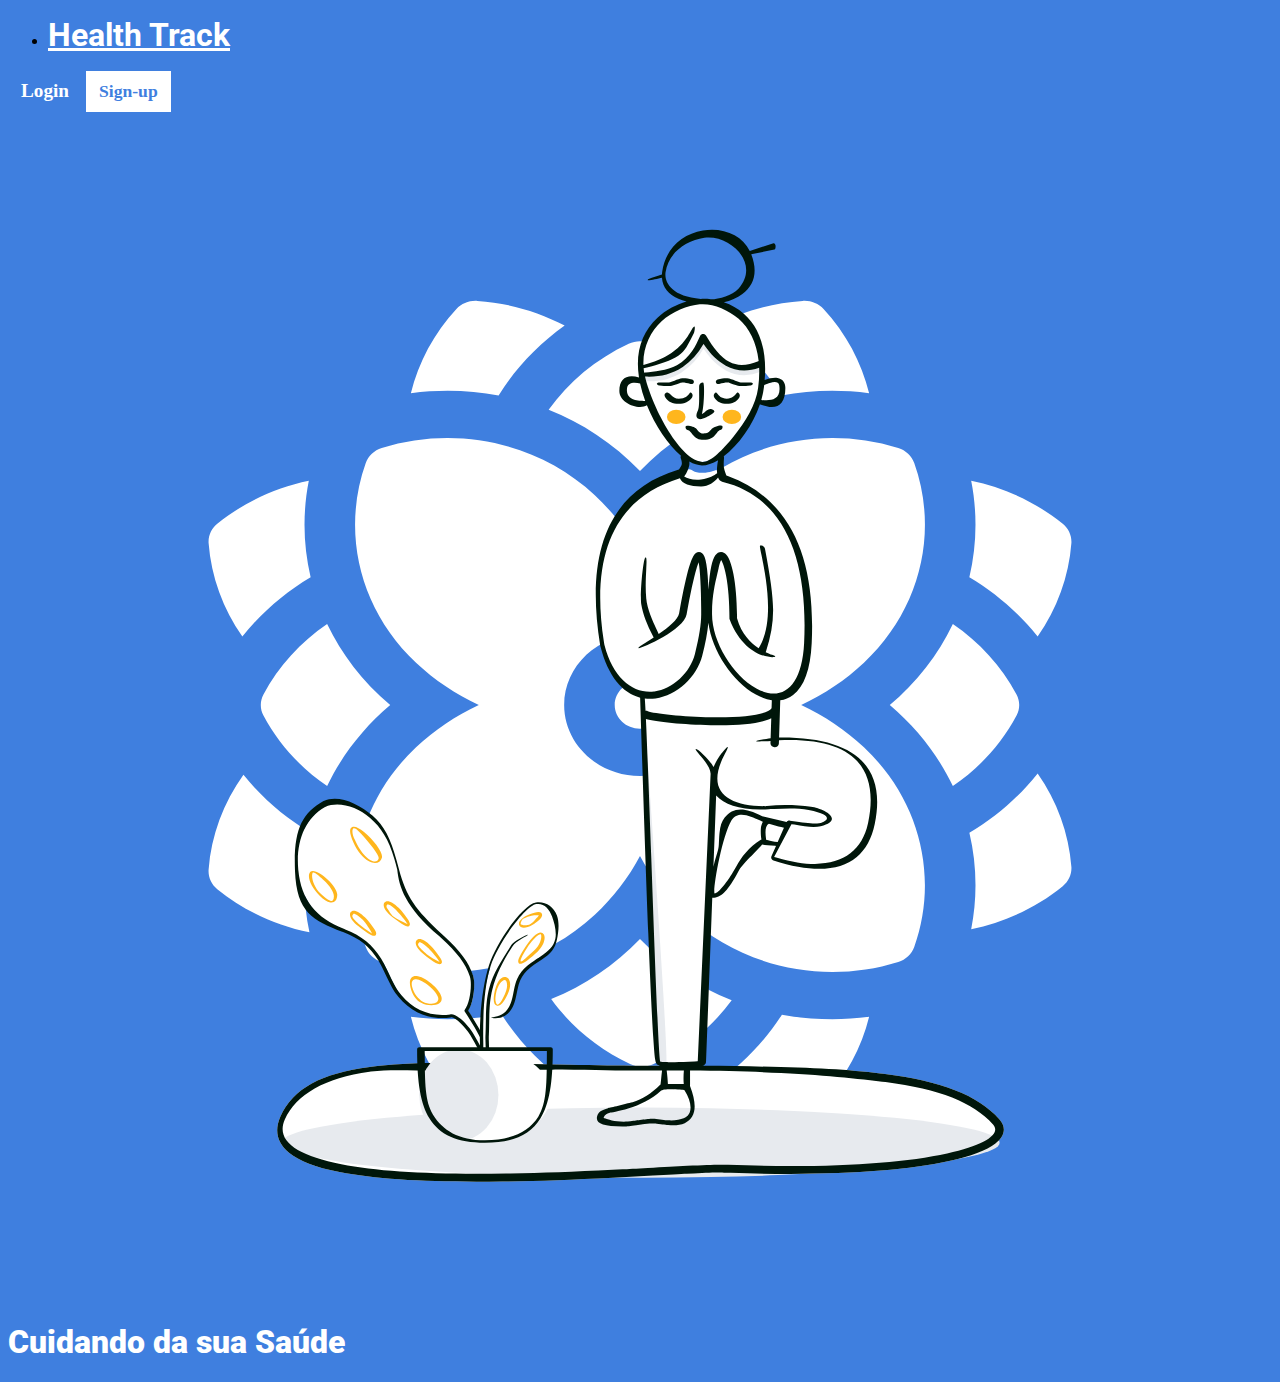
==== index.html @ 3c76cd89 "Initial commit" ====
<!doctype html>
<html lang="pt-br">

<head>
    <!-- Required meta tags -->
    <meta charset="utf-8">
    <meta http-equiv="X-UA-Compatible" content="IE-edge">
    <meta name="viewport" content="width=device-width, initial-scale=1.0">
    <meta name="author" content="Thais Lenhard">
    <title>Health Track</title>

    <!-- CSS custom -->
    <link rel="stylesheet" href="style.css">

    <!-- Bootstrap CSS -->
    <link href="https://cdn.jsdelivr.net/npm/bootstrap@5.0.0-beta3/dist/css/bootstrap.min.css" rel="stylesheet"
        integrity="sha384-eOJMYsd53ii+scO/bJGFsiCZc+5NDVN2yr8+0RDqr0Ql0h+rP48ckxlpbzKgwra6" crossorigin="anonymous">

    <!-- Google fonts -->
    <link rel="preconnect" href="https://fonts.gstatic.com" />
    <link href="https://fonts.googleapis.com/css2?family=Roboto&display=swap" rel="stylesheet" />


</head>

<body class="global">

    <main>
        <header class="p-3 ">
            <div class="container">
                <div class="d-flex flex-wrap align-items-center justify-content-center justify-content-lg-start">
                    <ul class="nav col-12 col-lg-auto me-lg-auto  justify-content-center mb-md-0">
                        <li><a href="index.html" class="title nav-link px-2 "><strong>Health Track</strong></a></li>
                    </ul>

                    <div class="text-end">
                        <a href="login.html" type="button" class="texto-branco me-2">Login</a>
                        <a href="register.html" type="button" class="botao-chip-branco rounded-pill">Sign-up</a>
                    </div>
                </div>
            </div>
        </header>

        <div class="container">

            <div class="row p-2">

                <div class="col-sm-12 col-md-12  col-lg-6 align-self-center ">
                    <img src="yoga_girl.svg" alt="Garota praticando yoga" width="100%" height="100%">
                </div>

                <div class="col-sm-12 col-md-12 col-lg-6 align-self-center text-center">
                    <div class="row p-2">
                        <h1 class="p-20"><strong>Cuidando da sua Saúde</strong></h1>
                    </div>
                </div>

            </div>
        </div>
    </main>

    <script src="https://cdn.jsdelivr.net/npm/bootstrap@5.0.2/dist/js/bootstrap.bundle.min.js"
        integrity="sha384-MrcW6ZMFYlzcLA8Nl+NtUVF0sA7MsXsP1UyJoMp4YLEuNSfAP+JcXn/tWtIaxVXM"
        crossorigin="anonymous"></script>
</body>

<footer>

</footer>

</html>
---- style.css ----
:root {
    --main_blue:#3F7FDF;
}
.global {
    background-color: var(--main_blue);
}
.title {
    font-family: -apple-system, BlinkMacSystemFont, 'Segoe UI', Roboto, Oxygen, Ubuntu, Cantarell, 'Open Sans', 'Helvetica Neue', sans-serif;
    color: white;
    font-style: bold;
    font-size: xx-large;
}
h1 {
    font-family: -apple-system, BlinkMacSystemFont, 'Segoe UI', Roboto, Oxygen, Ubuntu, Cantarell, 'Open Sans', 'Helvetica Neue', sans-serif;
    color: white;
    font-style: bold;
}
.botaoMedio {
    font-size: medium;
    color: white;
    text-decoration: none;
}
.botaoPequeno {
    font-size: small;
    color: white;
    text-decoration: none;
}
.botao-chip-branco{
    display: inline-block;
    font-weight: 600;
    line-height: 1.5;
    font-style: normal;
    color:  var(--main_blue);
    background-color: white;
    text-align: center;
    text-decoration: none;
    vertical-align: middle;
    cursor: pointer;
    -webkit-user-select: none;
    -moz-user-select: none;
    user-select: none;
    border: 1px solid transparent;
    padding: .375rem .75rem;
    font-size: 1.1rem;
    transition: color .15s ease-in-out,background-color .15s ease-in-out,border-color .15s ease-in-out,box-shadow .15s ease-in-out;
}
.texto-branco {
    display: inline-block;
    font-weight: 600;
    line-height: 1.5;
    font-style: normal;
    color: white;
    background-color:  transparent;
    text-align: center;
    text-decoration: none;
    vertical-align: middle;
    cursor: pointer;
    -webkit-user-select: none;
    -moz-user-select: none;
    user-select: none;
    border: 1px solid transparent;
    padding: .375rem .75rem;
    font-size: 1.2rem;
    transition: color .15s ease-in-out,background-color .15s ease-in-out,border-color .15s ease-in-out,box-shadow .15s ease-in-out;
}
label {
    color: white;
}
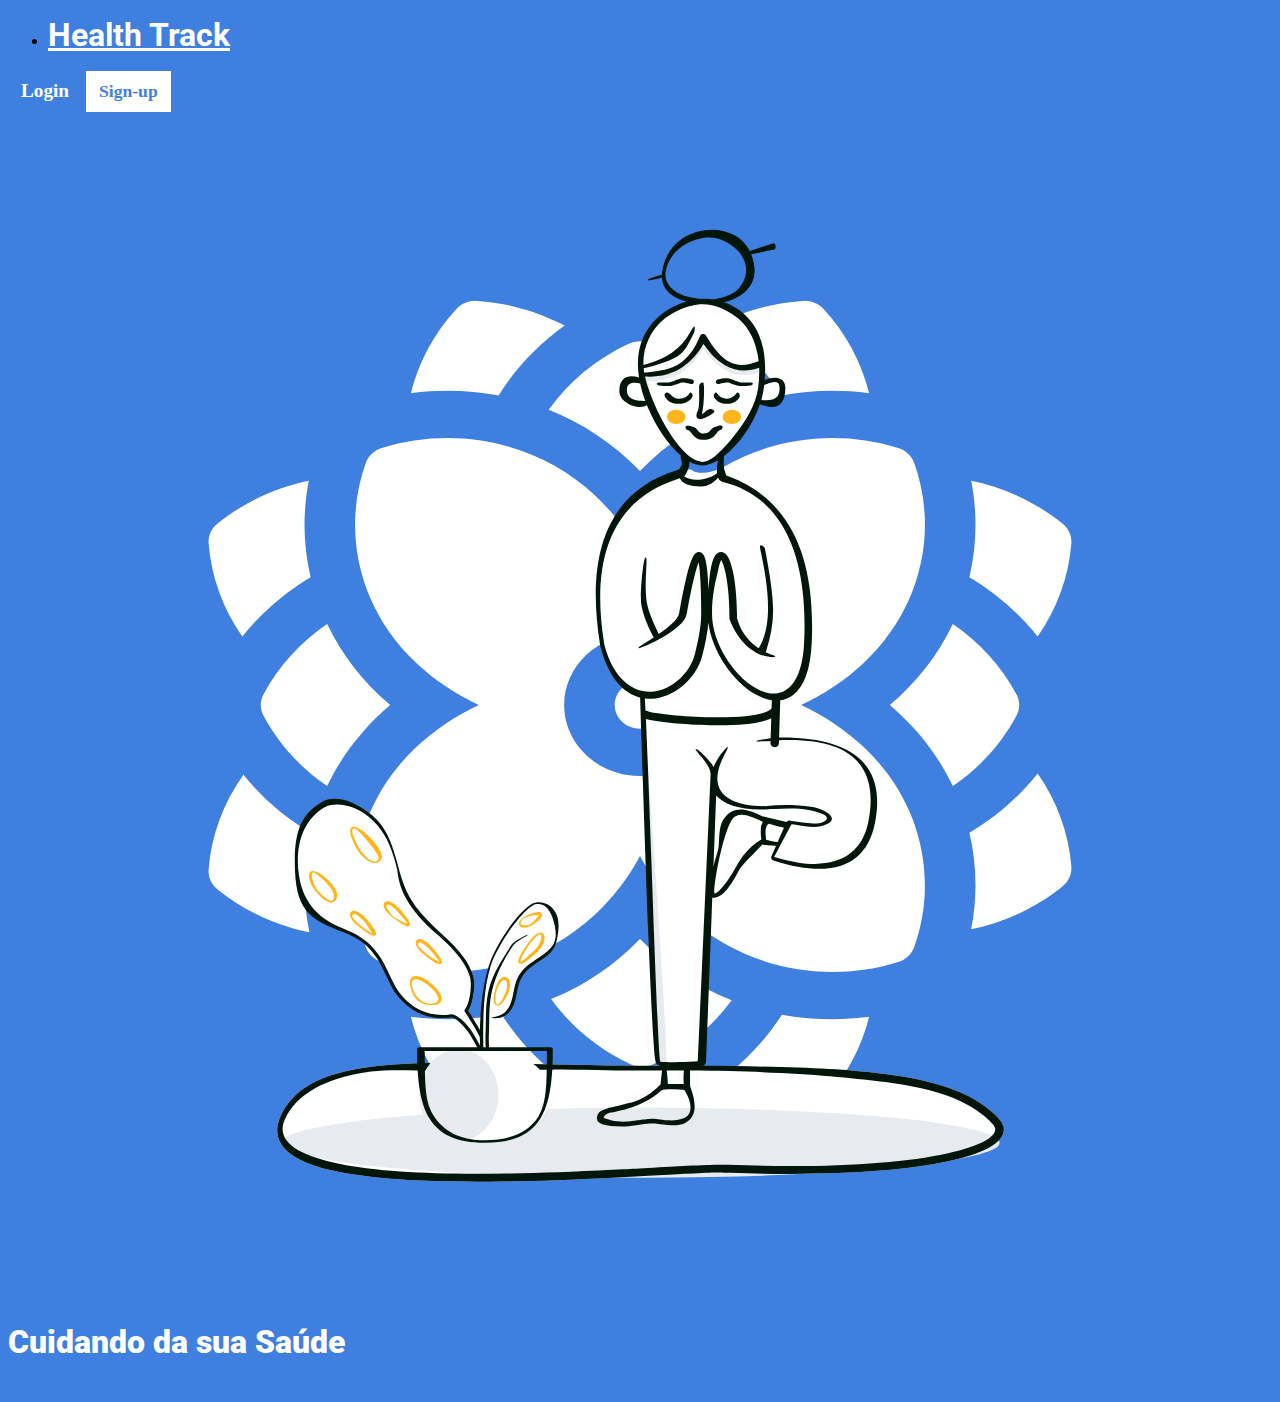
==== commit f9bf46e2: "REFACTOR: Folder organization" ====
--- a/index.html
+++ b/index.html
@@ -10,7 +10,7 @@
     <title>Health Track</title>
 
     <!-- CSS custom -->
-    <link rel="stylesheet" href="style.css">
+    <link rel="stylesheet" href="./style/style.css">
 
     <!-- Bootstrap CSS -->
     <link href="https://cdn.jsdelivr.net/npm/bootstrap@5.0.0-beta3/dist/css/bootstrap.min.css" rel="stylesheet"
@@ -34,8 +34,8 @@
                     </ul>
 
                     <div class="text-end">
-                        <a href="login.html" type="button" class="texto-branco me-2">Login</a>
-                        <a href="register.html" type="button" class="botao-chip-branco rounded-pill">Sign-up</a>
+                        <a href="./html/login.html" type="button" class="texto-branco me-2">Login</a>
+                        <a href="./html/register.html" type="button" class="botao-chip-branco rounded-pill">Sign-up</a>
                     </div>
                 </div>
             </div>
@@ -46,7 +46,7 @@
             <div class="row p-2">
 
                 <div class="col-sm-12 col-md-12  col-lg-6 align-self-center ">
-                    <img src="yoga_girl.svg" alt="Garota praticando yoga" width="100%" height="100%">
+                    <img src="./style/yoga_girl.svg" alt="Garota praticando yoga" width="100%" height="100%">
                 </div>
 
                 <div class="col-sm-12 col-md-12 col-lg-6 align-self-center text-center">
--- a/style/style.css
+++ b/style/style.css
@@ -0,0 +1,90 @@
+:root {
+    --main_blue:#3F7FDF;
+}
+.global {
+    background-color: var(--main_blue);
+}
+.title {
+    font-family: -apple-system, BlinkMacSystemFont, 'Segoe UI', Roboto, Oxygen, Ubuntu, Cantarell, 'Open Sans', 'Helvetica Neue', sans-serif;
+    color: white;
+    font-style: bold;
+    font-size: xx-large;
+}
+h1 {
+    font-family: -apple-system, BlinkMacSystemFont, 'Segoe UI', Roboto, Oxygen, Ubuntu, Cantarell, 'Open Sans', 'Helvetica Neue', sans-serif;
+    color: white;
+    font-style: bold;
+    padding-bottom: 20px;
+}
+.botaoMedio {
+    font-size: medium;
+    color: white;
+    text-decoration: none;
+}
+.botaoPequeno {
+    font-size: small;
+    color: white;
+    text-decoration: none;
+}
+.botao-chip-branco{
+    display: inline-block;
+    font-weight: 600;
+    line-height: 1.5;
+    font-style: normal;
+    color:  var(--main_blue);
+    background-color: white;
+    text-align: center;
+    text-decoration: none;
+    vertical-align: middle;
+    cursor: pointer;
+    -webkit-user-select: none;
+    -moz-user-select: none;
+    user-select: none;
+    border: 1px solid transparent;
+    padding: .375rem .75rem;
+    font-size: 1.1rem;
+    transition: color .15s ease-in-out,background-color .15s ease-in-out,border-color .15s ease-in-out,box-shadow .15s ease-in-out;
+}
+.texto-branco {
+    display: inline-block;
+    font-weight: 600;
+    line-height: 1.5;
+    font-style: normal;
+    color: white;
+    background-color:  transparent;
+    text-align: center;
+    text-decoration: none;
+    vertical-align: middle;
+    cursor: pointer;
+    -webkit-user-select: none;
+    -moz-user-select: none;
+    user-select: none;
+    border: 1px solid transparent;
+    padding: .375rem .75rem;
+    font-size: 1.2rem;
+    transition: color .15s ease-in-out,background-color .15s ease-in-out,border-color .15s ease-in-out,box-shadow .15s ease-in-out;
+}
+label {
+    color: white;
+}
+table {
+    background-color: white;
+    border-radius: 20px;
+    font-family: -apple-system, BlinkMacSystemFont, 'Segoe UI', Roboto, Oxygen, Ubuntu, Cantarell, 'Open Sans', 'Helvetica Neue', sans-serif;
+}
+th {
+    color: var(--main_blue);
+    font-size: large;
+}
+td {
+    font-weight: 600;
+    color: black;
+    background-color:  transparent;
+    text-align: center;
+    text-decoration: none;
+    vertical-align: middle;
+    -webkit-user-select: none;
+    -moz-user-select: none;
+    user-select: none;
+    transition: color .15s ease-in-out,background-color .15s ease-in-out,border-color .15s ease-in-out,box-shadow .15s ease-in-out;
+}